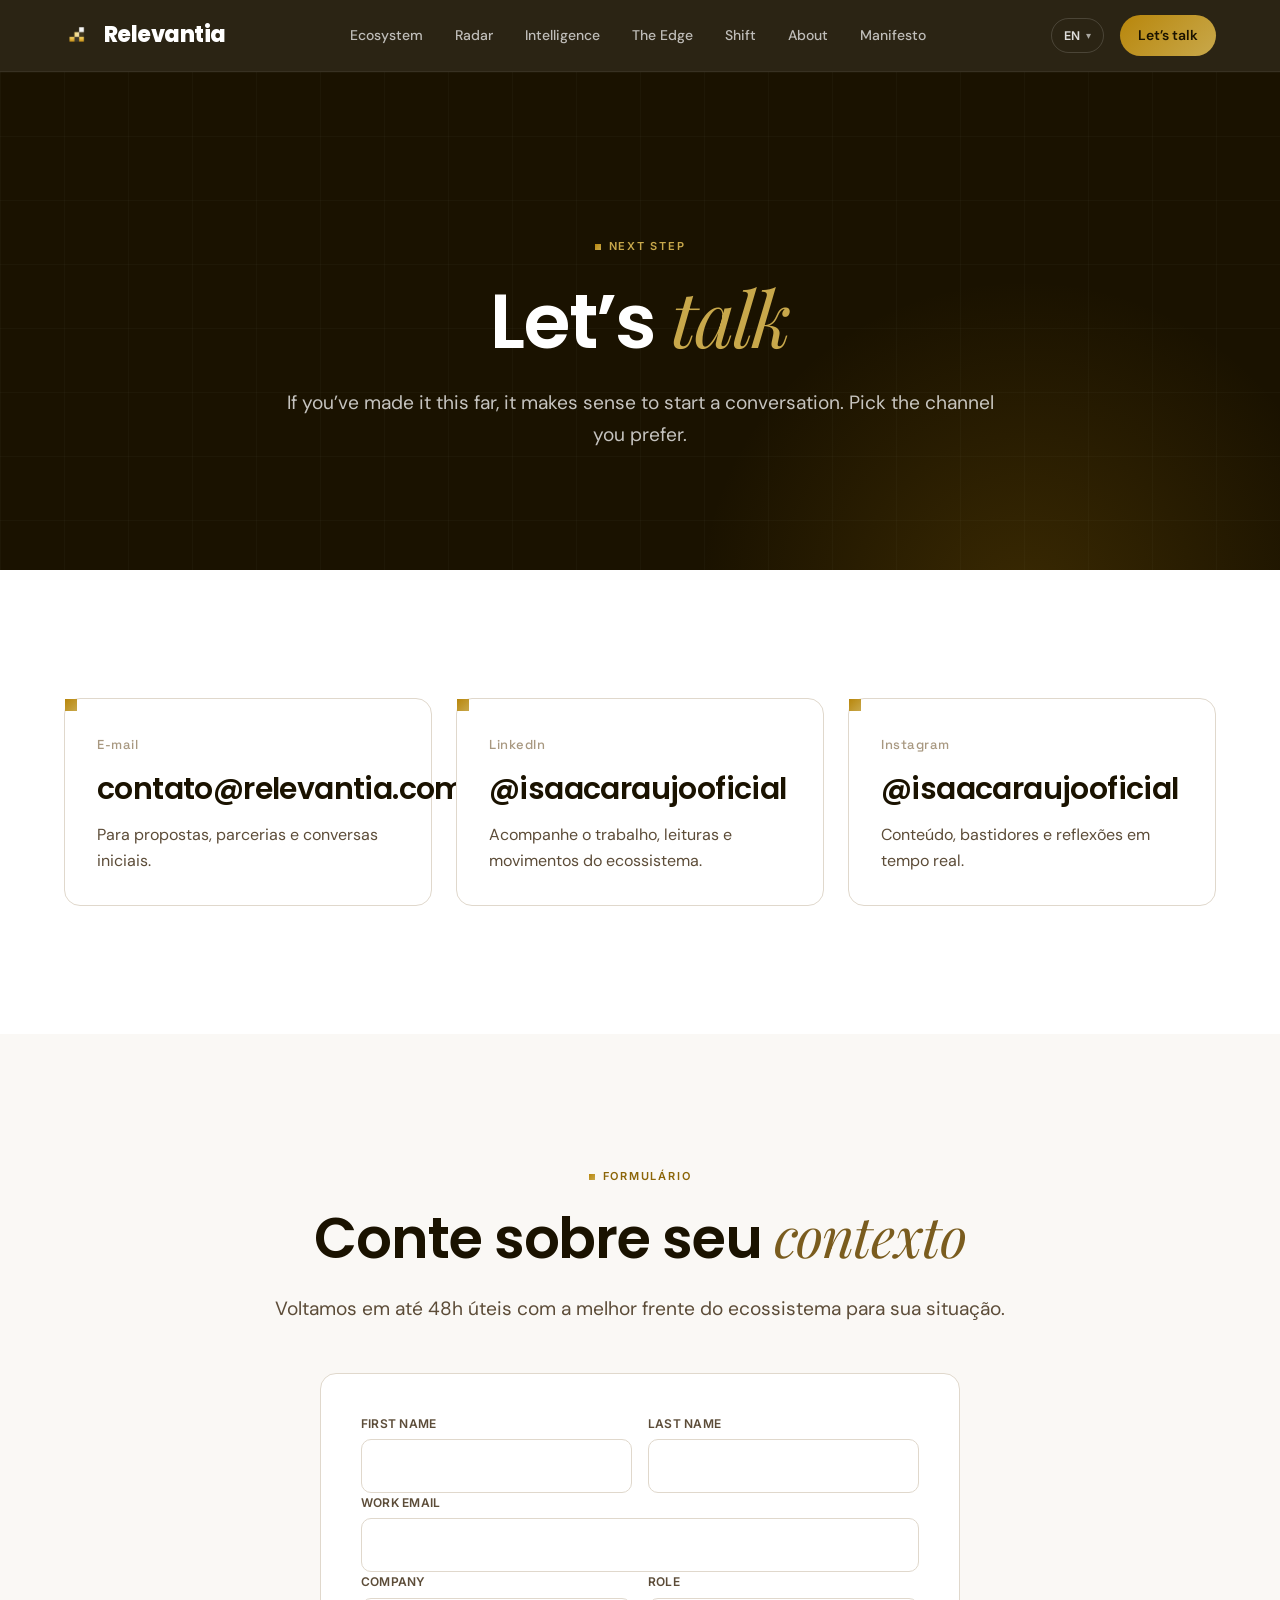
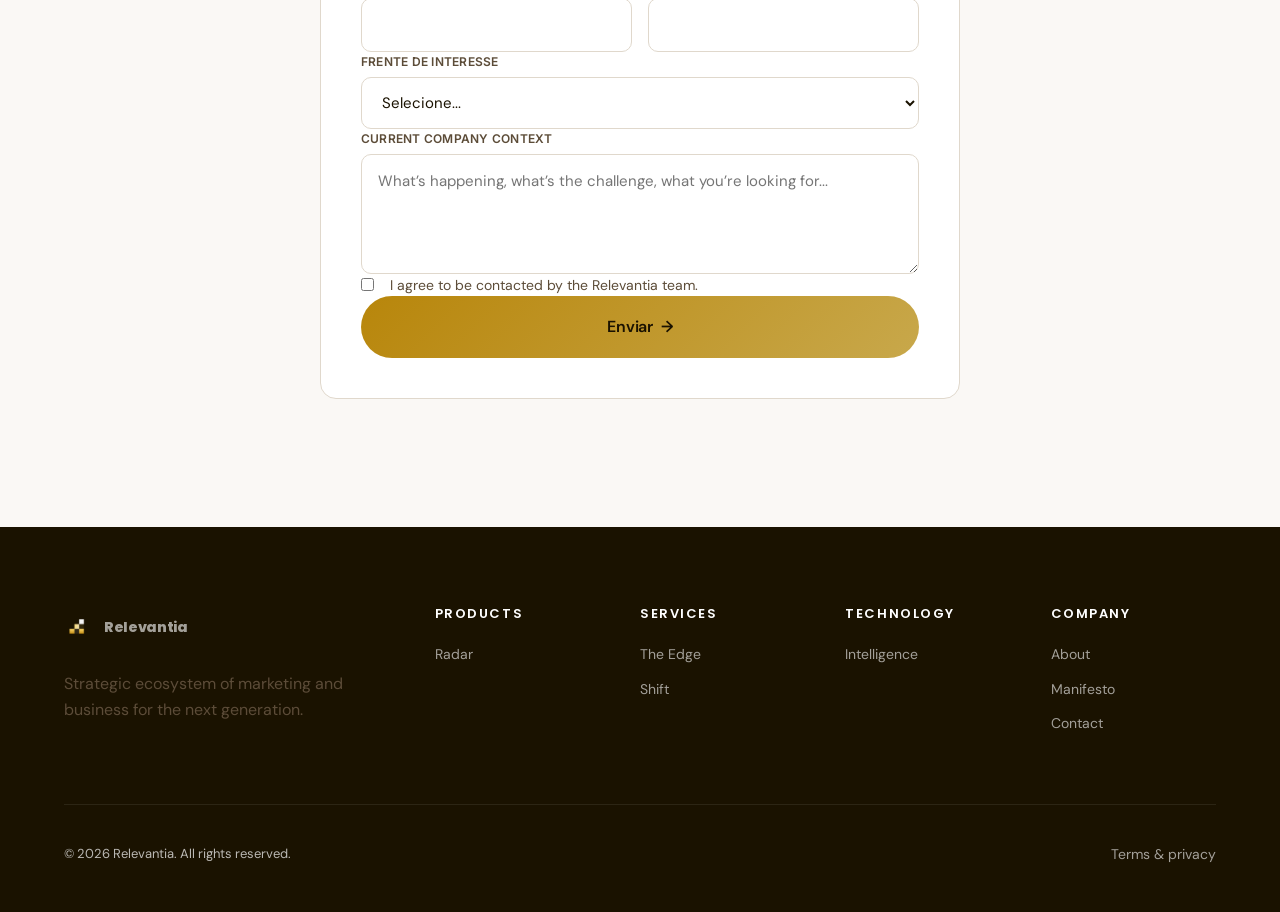
==== contato.html @ ae6f8162 "Initial commit — Relevantia umbrella site Site institucional do ecossistema Relevantia, construído e" ====
<!doctype html>
<html lang="pt-BR" data-i18n-title="meta.title.contact">
<head>
<meta charset="utf-8">
<meta name="viewport" content="width=device-width,initial-scale=1">
<title>Contato | Relevantia</title>
<meta name="description" content="Vamos conversar. Escolha o canal que preferir para iniciar uma conversa com a Relevantia.">
<link rel="icon" type="image/png" href="./assets/logos/mark-1.png">
<link rel="preconnect" href="https://fonts.googleapis.com">
<link rel="preconnect" href="https://fonts.gstatic.com" crossorigin>
<link href="https://fonts.googleapis.com/css2?family=Poppins:wght@500;600;700;800&family=DM+Sans:wght@400;500;600&family=Playfair+Display:ital,wght@1,400;1,500&family=Space+Grotesk:wght@500;600&family=Inter:wght@500;600&display=swap" rel="stylesheet">
<link rel="stylesheet" href="./assets/css/relevantia.css">
</head>
<body>

<header class="topbar">
  <div class="topbar-inner">
    <a href="./index.html" class="brand"><img src="./assets/logos/mark-1.png" alt="" class="brand-mark"><span>Relevantia</span></a>
    <nav class="nav-links">
      <a href="./index.html#ecossistema" data-i18n="nav.ecosystem">Ecossistema</a>
      <a href="./radar.html" data-i18n="nav.radar">Radar</a>
      <a href="./intelligence.html" data-i18n="nav.intelligence">Intelligence</a>
      <a href="./the-edge.html" data-i18n="nav.theedge">The Edge</a>
      <a href="./shift.html" data-i18n="nav.shift">Shift</a>
      <a href="./sobre.html" data-i18n="nav.about">Sobre</a>
      <a href="./manifesto.html" data-i18n="nav.manifesto">Manifesto</a>
    </nav>
    <div class="row gap-2">
      <div class="lang-select" data-open="false">
        <button class="lang-select-btn" type="button" aria-haspopup="listbox" aria-expanded="false" aria-label="Language">
          <span class="lang-current">PT</span>
          <span class="lang-caret">▾</span>
        </button>
        <ul class="lang-menu" role="listbox">
          <li><button type="button" data-lang="pt"><span>Português</span><span class="lang-code">PT</span></button></li>
          <li><button type="button" data-lang="en"><span>English</span><span class="lang-code">EN</span></button></li>
          <li><button type="button" data-lang="es"><span>Español</span><span class="lang-code">ES</span></button></li>
          <li><button type="button" data-lang="zh"><span>中文</span><span class="lang-code">ZH</span></button></li>
          <li><button type="button" data-lang="ar"><span>العربية</span><span class="lang-code">AR</span></button></li>
        </ul>
      </div>
      <a href="./contato.html" class="nav-cta active" data-i18n="nav.cta">Vamos conversar</a>
      <button class="menu-trigger" type="button" aria-label="Menu">☰</button>
    </div>
  </div>
</header>

<section class="hero" style="padding-bottom:80px">
  <div class="container container--narrow hero-inner text-center">
    <span class="t-eyebrow reveal" style="color:var(--gold-light);justify-content:center" data-i18n="home.cta.eyebrow">Próximo passo</span>
    <h1 class="reveal mt-2" data-i18n="contact.title">Vamos <em>conversar</em></h1>
    <p class="lead reveal reveal-delay-1 mx-auto" style="margin-left:auto;margin-right:auto" data-i18n="contact.lead">Se chegou até aqui, faz sentido começarmos uma conversa. Escolha o canal que preferir.</p>
  </div>
</section>

<section class="section">
  <div class="container">
    <div class="grid grid-3">
      <a href="mailto:contato@relevantia.com" class="card sq-corner reveal" style="text-decoration:none;color:inherit">
        <span class="kicker">E-mail</span>
        <h3 class="mt-2">contato@relevantia.com</h3>
        <p class="mt-2 muted">Para propostas, parcerias e conversas iniciais.</p>
      </a>
      <a href="https://www.linkedin.com/in/isaacaraujooficial" target="_blank" rel="noopener" class="card sq-corner reveal reveal-delay-1" style="text-decoration:none;color:inherit">
        <span class="kicker">LinkedIn</span>
        <h3 class="mt-2">@isaacaraujooficial</h3>
        <p class="mt-2 muted">Acompanhe o trabalho, leituras e movimentos do ecossistema.</p>
      </a>
      <a href="https://www.instagram.com/isaacaraujooficial" target="_blank" rel="noopener" class="card sq-corner reveal reveal-delay-2" style="text-decoration:none;color:inherit">
        <span class="kicker">Instagram</span>
        <h3 class="mt-2">@isaacaraujooficial</h3>
        <p class="mt-2 muted">Conteúdo, bastidores e reflexões em tempo real.</p>
      </a>
    </div>
  </div>
</section>

<section class="section section--cream">
  <div class="container container--narrow">
    <div class="text-center mb-5">
      <span class="t-eyebrow reveal">Formulário</span>
      <h2 class="reveal mt-2">Conte sobre seu <em>contexto</em></h2>
      <p class="lead mx-auto mt-3 reveal reveal-delay-1" style="margin-left:auto;margin-right:auto">Voltamos em até 48h úteis com a melhor frente do ecossistema para sua situação.</p>
    </div>

    <form class="form card reveal" data-form-redirect="./radar.html" data-form-origin="contato" data-form-delay="5000" style="padding:40px;max-width:640px;margin:0 auto" autocomplete="on">
      <div data-form-fields>
        <div class="form-row">
          <div class="form-group">
            <label class="form-label" for="firstname" data-i18n="form.firstname">Nome</label>
            <input class="form-input" id="firstname" name="firstname" type="text" required>
          </div>
          <div class="form-group">
            <label class="form-label" for="lastname" data-i18n="form.lastname">Sobrenome</label>
            <input class="form-input" id="lastname" name="lastname" type="text" required>
          </div>
        </div>
        <div class="form-group">
          <label class="form-label" for="email" data-i18n="form.email">E-mail corporativo</label>
          <input class="form-input" id="email" name="email" type="email" required>
        </div>
        <div class="form-row">
          <div class="form-group">
            <label class="form-label" for="company" data-i18n="form.company">Empresa</label>
            <input class="form-input" id="company" name="company" type="text" required>
          </div>
          <div class="form-group">
            <label class="form-label" for="role" data-i18n="form.role">Cargo</label>
            <input class="form-input" id="role" name="role" type="text">
          </div>
        </div>
        <div class="form-group">
          <label class="form-label" for="interest">Frente de interesse</label>
          <select class="form-select" id="interest" name="interest">
            <option value="">Selecione...</option>
            <option value="theedge">The Edge — Consultoria contínua</option>
            <option value="shift">Shift — Imersão presencial</option>
            <option value="radar">Radar — Marketplace</option>
            <option value="intelligence">Intelligence — Diagnóstico</option>
            <option value="other">Conversar antes de decidir</option>
          </select>
        </div>
        <div class="form-group">
          <label class="form-label" for="context" data-i18n="form.context">Contexto da empresa hoje</label>
          <textarea class="form-textarea" id="context" name="context" data-i18n-placeholder="form.context.placeholder" placeholder="O que está acontecendo, qual o desafio, o que vocês buscam..."></textarea>
        </div>
        <label class="row gap-2" style="font-size:14px;color:var(--gray-4);align-items:flex-start">
          <input type="checkbox" name="consent" required style="margin-top:4px">
          <span data-i18n="form.consent">Concordo em ser contatado pela equipe Relevantia.</span>
        </label>
        <button type="submit" class="btn btn-primary btn-arrow btn-lg" style="width:100%;justify-content:center">Enviar</button>
      </div>

      <div data-form-success hidden style="text-align:center;padding:24px 0">
        <div style="width:56px;height:56px;border-radius:50%;background:var(--gold-gradient);display:inline-flex;align-items:center;justify-content:center;color:var(--white);font-size:28px;font-weight:700;margin-bottom:20px">✓</div>
        <h3 data-i18n="form.success.title">Recebemos sua solicitação</h3>
        <p class="muted mt-2" data-i18n="form.success.body">Você será redirecionado para o Radar em alguns segundos. Nossa equipe entrará em contato em até 48h úteis.</p>
        <a href="./radar.html" class="btn btn-primary btn-arrow mt-4" data-i18n="form.success.cta">Acessar Radar agora</a>
      </div>
    </form>
  </div>
</section>

<footer class="footer">
  <div class="container">
    <div class="footer-grid">
      <div>
        <a href="./index.html" class="brand mb-3" style="display:inline-flex"><img src="./assets/logos/mark-1.png" alt="" class="brand-mark"><span>Relevantia</span></a>
        <p class="muted" style="max-width:36ch" data-i18n="footer.tagline">Ecossistema estratégico de marketing e negócios da próxima geração.</p>
      </div>
      <div><h4 data-i18n="footer.products">Produtos</h4><a href="./radar.html" data-i18n="nav.radar">Radar</a></div>
      <div><h4 data-i18n="footer.services">Serviços</h4><a href="./the-edge.html" data-i18n="nav.theedge">The Edge</a><a href="./shift.html" data-i18n="nav.shift">Shift</a></div>
      <div><h4 data-i18n="footer.tech">Tecnologia</h4><a href="./intelligence.html" data-i18n="nav.intelligence">Intelligence</a></div>
      <div><h4 data-i18n="footer.company">Empresa</h4><a href="./sobre.html" data-i18n="nav.about">Sobre</a><a href="./manifesto.html" data-i18n="nav.manifesto">Manifesto</a><a href="./contato.html" data-i18n="nav.contact">Contato</a></div>
    </div>
    <div class="footer-bottom"><span data-i18n="footer.rights">© 2026 Relevantia. Todos os direitos reservados.</span><a href="#" data-i18n="footer.legal">Termos e privacidade</a></div>
  </div>
</footer>

<script src="./assets/js/i18n.js"></script>
<script src="./assets/js/main.js"></script>
</body>
</html>
---- assets/css/relevantia.css ----
/* ═══════════════════════════════════════════════
   RELEVANTIA — Design System v3.2
   Shared stylesheet for the umbrella site
   ═══════════════════════════════════════════════ */

:root {
  /* Gold (ouro real, sempre gradiente em fills) */
  --gold:        #B8860B;
  --gold-light:  #C8A84B;
  --gold-pale:   #F5E6C8;
  --gold-dark:   #8B6508;
  --gold-muted:  rgba(184,134,11,0.12);
  --gold-gradient:        linear-gradient(135deg, #B8860B, #C8A84B);
  --gold-gradient-h:      linear-gradient(90deg, #B8860B, #C8A84B);
  --gold-gradient-soft:   linear-gradient(135deg, #8B6508, #B8860B);
  --gold-gradient-subtle: linear-gradient(135deg, rgba(184,134,11,0.10), rgba(200,168,75,0.04));
  --gold-gradient-shine:  linear-gradient(135deg, #C8A84B, #E8D090, #C8A84B);

  /* Base */
  --black:       #1A1200;
  --white:       #FFFFFF;
  --white-warm:  #FFFDF7;
  --gray-body:   #FAF8F5;
  --gray-1:      #F5F0E8;
  --gray-2:      #E0D8CC;
  --gray-3:      #A89880;
  --gray-4:      #5C4C38;
  --brown-warm:  #7A5C1E;

  /* Tipografia */
  --font-heading: 'Poppins', system-ui, sans-serif;
  --font-display: 'Space Grotesk', system-ui, sans-serif;
  --font-body:    'DM Sans', system-ui, sans-serif;
  --font-ui:      'Inter', system-ui, sans-serif;
  --font-italic:  'Playfair Display', Georgia, serif;
  --italic-color: var(--brown-warm);

  /* Sombras (warm tint) */
  --shadow-sm:    0 1px 3px rgba(30,22,0,0.12);
  --shadow-md:    0 4px 16px rgba(30,22,0,0.10), 0 1px 3px rgba(30,22,0,0.06);
  --shadow-lg:    0 20px 60px rgba(30,22,0,0.20);
  --shadow-gold:  0 6px 20px rgba(184,134,11,0.22);
  --shadow-modal: 0 24px 80px rgba(30,22,0,0.28);

  /* Raios */
  --radius-pill:  100px;
  --radius-lg:    16px;
  --radius-md:    12px;
  --radius-base:  10px;
  --radius-sm:    8px;
  --radius-xs:    6px;

  /* Motivo quadrado */
  --sq-accent-size:   4px;
  --sq-corner-size:   12px;
  --sq-grid-size:     48px;

  /* Transições */
  --ease-default: 0.2s ease;
  --ease-smooth:  0.35s cubic-bezier(.4,0,.2,1);
  --ease-spring:  0.45s cubic-bezier(0.34,1.56,0.64,1);

  /* Layout */
  --max-w-content: 1200px;
  --max-w-narrow:  840px;
  --max-w-form:    520px;
  --nav-h:         72px;
  --section-pad:   clamp(64px, 10vw, 140px);
}

/* ═════════ RESET ═════════ */
*, *::before, *::after { box-sizing: border-box; margin: 0; padding: 0; }
html { scroll-behavior: smooth; }
body {
  font-family: var(--font-body);
  color: var(--black);
  background: var(--white);
  line-height: 1.6;
  -webkit-font-smoothing: antialiased;
  text-rendering: optimizeLegibility;
}
img, svg { display: block; max-width: 100%; height: auto; }
a { color: inherit; text-decoration: none; }
button { font: inherit; cursor: pointer; border: 0; background: none; color: inherit; }
input, textarea, select { font: inherit; color: inherit; }
::selection { background: var(--gold); color: var(--white); }

/* ═════════ TIPOGRAFIA ═════════ */
.t-eyebrow {
  font-family: var(--font-ui);
  font-size: 11px; font-weight: 600;
  text-transform: uppercase; letter-spacing: 0.16em;
  color: var(--gold-dark);
  display: inline-flex; align-items: center; gap: 8px;
}
.t-eyebrow::before {
  content: ''; width: 6px; height: 6px;
  background: var(--gold-gradient);
}
h1, .h1, h2, .h2, h3, .h3, h4, .h4 {
  font-family: var(--font-heading);
  font-weight: 700;
  letter-spacing: -0.02em;
  line-height: 1.1;
  color: var(--black);
}
h1, .h1 { font-size: clamp(40px, 6vw, 84px); font-weight: 600; letter-spacing: -0.025em; }
h2, .h2 { font-size: clamp(32px, 4.5vw, 56px); font-weight: 600; }
h3, .h3 { font-size: clamp(22px, 2.4vw, 30px); font-weight: 600; }
h4, .h4 { font-size: clamp(18px, 1.6vw, 22px); font-weight: 600; }

em, .italic-special {
  font-family: var(--font-italic);
  font-style: italic;
  font-weight: 400;
  color: var(--italic-color);
}
.gold-text {
  background: var(--gold-gradient);
  -webkit-background-clip: text;
  background-clip: text;
  color: transparent;
}
.lead {
  font-size: clamp(17px, 1.5vw, 20px);
  color: var(--gray-4);
  line-height: 1.65;
  max-width: 64ch;
}
.muted { color: var(--gray-4); }
.kicker {
  font-family: var(--font-display);
  font-size: 13px; font-weight: 500;
  letter-spacing: 0.04em;
  color: var(--gray-3);
}

/* ═════════ LAYOUT ═════════ */
.container {
  width: 100%;
  max-width: var(--max-w-content);
  margin: 0 auto;
  padding: 0 24px;
}
.container--narrow { max-width: var(--max-w-narrow); }
.section {
  padding: var(--section-pad) 0;
}
.section--dark {
  background: var(--black);
  color: var(--white);
}
.section--dark h1, .section--dark h2, .section--dark h3, .section--dark h4 { color: var(--white); }
.section--dark .muted { color: rgba(255,255,255,0.6); }
.section--dark .lead { color: rgba(255,255,255,0.7); }
.section--dark em, .section--dark .italic-special { color: var(--gold-light); }
.section--cream { background: var(--gray-body); }

.grid { display: grid; gap: 24px; }
.grid-2 { grid-template-columns: repeat(auto-fit, minmax(320px, 1fr)); }
.grid-3 { grid-template-columns: repeat(auto-fit, minmax(280px, 1fr)); }
.grid-4 { grid-template-columns: repeat(auto-fit, minmax(220px, 1fr)); }
.stack { display: flex; flex-direction: column; gap: 16px; }
.row { display: flex; gap: 16px; flex-wrap: wrap; align-items: center; }

/* ═════════ NAV (TOPBAR) ═════════ */
.topbar {
  position: sticky; top: 0; z-index: 100;
  background: rgba(26,18,0,0.92);
  backdrop-filter: saturate(140%) blur(12px);
  -webkit-backdrop-filter: saturate(140%) blur(12px);
  border-bottom: 1px solid rgba(255,255,255,0.06);
  height: var(--nav-h);
  display: flex; align-items: center;
}
.topbar-inner {
  width: 100%; max-width: var(--max-w-content);
  margin: 0 auto; padding: 0 24px;
  display: flex; align-items: center; justify-content: space-between; gap: 24px;
}
.brand {
  display: inline-flex; align-items: center; gap: 12px;
  color: var(--white);
  font-family: var(--font-heading);
  font-weight: 800;
  font-size: 22px;
  letter-spacing: -0.025em;
  line-height: 1;
}
.brand-mark {
  width: 28px; height: 28px;
  flex-shrink: 0;
  object-fit: contain;
}
.brand-mark--lg { width: 40px; height: 40px; }
.brand--dark { color: var(--black); }
.nav-links {
  display: flex; gap: 4px;
  align-items: center;
}
.nav-links a {
  color: rgba(255,255,255,0.7);
  font-size: 14px; font-weight: 500;
  padding: 8px 14px;
  border-radius: var(--radius-xs);
  transition: color var(--ease-default), background var(--ease-default);
}
.nav-links a:hover, .nav-links a.active { color: var(--white); background: rgba(255,255,255,0.06); }
.nav-cta {
  display: inline-flex; align-items: center; gap: 6px;
  padding: 9px 18px;
  border-radius: var(--radius-pill);
  background: var(--gold-gradient);
  color: var(--black) !important;
  font-weight: 600;
  font-size: 14px;
  transition: transform var(--ease-default), box-shadow var(--ease-default);
}
.nav-cta:hover { transform: translateY(-1px); box-shadow: var(--shadow-gold); }
/* Legacy 2-button toggle (kept as fallback) */
.lang-toggle {
  display: inline-flex; align-items: center;
  border: 1px solid rgba(255,255,255,0.15);
  border-radius: var(--radius-pill);
  overflow: hidden;
  font-family: var(--font-ui);
  font-size: 11px; font-weight: 600;
  letter-spacing: 0.05em;
}
.lang-toggle button {
  padding: 6px 10px;
  color: rgba(255,255,255,0.55);
  transition: all var(--ease-default);
}
.lang-toggle button.active {
  background: var(--gold-gradient);
  color: var(--black);
}

/* Lang select dropdown (5 idiomas) */
.lang-select {
  position: relative;
  font-family: var(--font-ui);
  font-size: 12px;
  font-weight: 600;
  letter-spacing: 0.04em;
}
.lang-select-btn {
  display: inline-flex; align-items: center; gap: 6px;
  padding: 7px 12px;
  border: 1px solid rgba(255,255,255,0.15);
  border-radius: var(--radius-pill);
  color: rgba(255,255,255,0.85);
  transition: all var(--ease-default);
  white-space: nowrap;
}
.lang-select-btn:hover {
  border-color: var(--gold-light);
  color: var(--white);
}
.lang-select-btn .lang-caret {
  font-size: 10px;
  transition: transform var(--ease-default);
  opacity: 0.7;
}
.lang-select[data-open="true"] .lang-caret { transform: rotate(180deg); }
.lang-menu {
  position: absolute;
  top: calc(100% + 6px);
  right: 0;
  min-width: 160px;
  background: var(--black);
  border: 1px solid rgba(255,255,255,0.12);
  border-radius: var(--radius-base);
  padding: 6px;
  box-shadow: var(--shadow-lg);
  list-style: none;
  z-index: 200;
  opacity: 0;
  transform: translateY(-4px);
  pointer-events: none;
  transition: opacity var(--ease-default), transform var(--ease-default);
}
.lang-select[data-open="true"] .lang-menu {
  opacity: 1; transform: none; pointer-events: auto;
}
.lang-menu li { display: block; }
.lang-menu button {
  width: 100%;
  display: flex; align-items: center; justify-content: space-between; gap: 12px;
  padding: 9px 12px;
  border-radius: var(--radius-xs);
  color: rgba(255,255,255,0.7);
  font-family: var(--font-ui);
  font-size: 13px;
  font-weight: 500;
  text-align: left;
  transition: background var(--ease-default), color var(--ease-default);
}
.lang-menu button:hover {
  background: rgba(255,255,255,0.06);
  color: var(--white);
}
.lang-menu button.active {
  color: var(--black);
  background: var(--gold-gradient);
  font-weight: 600;
}
.lang-menu button .lang-code {
  font-size: 10.5px;
  opacity: 0.55;
  letter-spacing: 0.06em;
}
.lang-menu button.active .lang-code { opacity: 0.7; }

/* ═════════ RTL SUPPORT (Arabic) ═════════ */
[dir="rtl"] body { font-family: 'Noto Sans Arabic', 'Tajawal', var(--font-body); }
[dir="rtl"] h1, [dir="rtl"] h2, [dir="rtl"] h3, [dir="rtl"] h4 {
  font-family: 'Noto Sans Arabic', 'Tajawal', var(--font-heading);
  letter-spacing: 0;
}
[dir="rtl"] em, [dir="rtl"] .italic-special {
  font-family: 'Noto Sans Arabic', 'Tajawal', serif;
  font-style: normal;
  font-weight: 600;
  color: var(--gold-dark);
}
[dir="rtl"] .section--dark em, [dir="rtl"] .section--dark .italic-special {
  color: var(--gold-light);
}
[dir="rtl"] .t-eyebrow::before { order: 2; }
[dir="rtl"] .btn-arrow::after { content: '←'; }
[dir="rtl"] .btn-arrow:hover::after { transform: translateX(-4px); }
[dir="rtl"] .pc-link::after { content: '←'; }
[dir="rtl"] .product-card:hover .pc-link::after { transform: translateX(-6px); }
[dir="rtl"] .product-card::before { left: auto; right: 0; }
[dir="rtl"] .sq-corner::before { left: auto; right: 0; }
[dir="rtl"] .lang-menu { right: auto; left: 0; }
[dir="rtl"] .lang-menu button { text-align: right; }
[dir="rtl"] .stat-num,
[dir="rtl"] .kicker {
  direction: ltr;
  display: inline-block;
}
.menu-trigger {
  display: none;
  width: 40px; height: 40px;
  border-radius: var(--radius-sm);
  color: var(--white);
  align-items: center; justify-content: center;
}
@media (max-width: 880px) {
  .nav-links { display: none; }
  .menu-trigger { display: inline-flex; }
  .nav-links.open {
    display: flex; flex-direction: column;
    position: fixed; inset: var(--nav-h) 0 0 0;
    background: var(--black);
    padding: 32px 24px;
    gap: 8px;
    z-index: 99;
  }
  .nav-links.open a { font-size: 22px; padding: 14px 16px; color: var(--white); }
}

/* ═════════ BOTÕES ═════════ */
.btn {
  display: inline-flex; align-items: center; justify-content: center; gap: 8px;
  padding: 14px 26px;
  border-radius: var(--radius-pill);
  font-family: var(--font-body);
  font-weight: 600;
  font-size: 15px;
  letter-spacing: -0.01em;
  cursor: pointer;
  transition: transform var(--ease-default), box-shadow var(--ease-default), background var(--ease-default), color var(--ease-default);
  white-space: nowrap;
}
.btn-primary {
  background: var(--gold-gradient);
  color: var(--black);
}
.btn-primary:hover { transform: translateY(-2px); box-shadow: var(--shadow-gold); }
.btn-dark {
  background: var(--black);
  color: var(--white);
}
.btn-dark:hover { transform: translateY(-2px); box-shadow: var(--shadow-lg); }
.btn-outline {
  background: transparent;
  color: var(--black);
  border: 1.5px solid var(--black);
}
.btn-outline:hover { background: var(--black); color: var(--white); }
.btn-ghost {
  background: transparent;
  color: var(--black);
}
.btn-ghost:hover { background: var(--gray-1); }
.btn-on-dark {
  background: var(--white);
  color: var(--black);
}
.btn-on-dark:hover { background: var(--gold-gradient); }
.btn-arrow::after {
  content: '→';
  display: inline-block;
  transition: transform var(--ease-default);
}
.btn-arrow:hover::after { transform: translateX(4px); }
.btn-sm { padding: 10px 18px; font-size: 13px; }
.btn-lg { padding: 18px 32px; font-size: 16px; }

/* ═════════ CARDS ═════════ */
.card {
  background: var(--white);
  border: 1px solid var(--gray-2);
  border-radius: var(--radius-lg);
  padding: 32px;
  position: relative;
  transition: transform var(--ease-smooth), box-shadow var(--ease-smooth), border-color var(--ease-smooth);
}
.card:hover {
  transform: translateY(-4px);
  border-color: var(--gold);
  box-shadow: var(--shadow-md);
}
.card--dark {
  background: rgba(255,255,255,0.04);
  border: 1px solid rgba(255,255,255,0.08);
  color: var(--white);
}
.card--dark:hover {
  background: rgba(255,255,255,0.06);
  border-color: var(--gold-light);
}

/* Product card with corner accent */
.product-card {
  display: flex; flex-direction: column;
  background: var(--white);
  border: 1px solid var(--gray-2);
  border-radius: var(--radius-lg);
  padding: 36px 32px 32px;
  position: relative;
  overflow: hidden;
  transition: transform var(--ease-smooth), box-shadow var(--ease-smooth), border-color var(--ease-smooth);
  min-height: 320px;
}
.product-card::before {
  content: '';
  position: absolute; top: 0; left: 0;
  width: var(--sq-corner-size); height: var(--sq-corner-size);
  background: var(--gold-gradient);
  transition: width var(--ease-smooth), height var(--ease-smooth);
}
.product-card::after {
  content: '';
  position: absolute; top: 0; right: 0; bottom: 0; left: 0;
  background: linear-gradient(135deg, rgba(184,134,11,0) 0%, rgba(184,134,11,0.04) 100%);
  opacity: 0;
  transition: opacity var(--ease-smooth);
  pointer-events: none;
}
.product-card:hover {
  transform: translateY(-6px);
  border-color: var(--gold);
  box-shadow: var(--shadow-md);
}
.product-card:hover::before { width: 24px; height: 24px; }
.product-card:hover::after { opacity: 1; }
.product-card .pc-tag {
  font-family: var(--font-ui);
  font-size: 10.5px; font-weight: 700;
  text-transform: uppercase; letter-spacing: 0.12em;
  color: var(--gold-dark);
  margin-bottom: 16px;
}
.product-card .pc-title {
  font-size: clamp(22px, 2.4vw, 28px);
  font-weight: 700;
  margin-bottom: 12px;
}
.product-card .pc-desc {
  color: var(--gray-4);
  flex: 1;
  font-size: 15px;
  margin-bottom: 24px;
}
.product-card .pc-link {
  display: inline-flex; align-items: center; gap: 8px;
  color: var(--black);
  font-weight: 600;
  font-size: 14px;
}
.product-card .pc-link::after {
  content: '→';
  transition: transform var(--ease-default);
}
.product-card:hover .pc-link::after { transform: translateX(6px); }

/* ═════════ INTELLIGENCE BAND (platform layer) ═════════ */
.intel-band {
  margin-top: 36px;
  background: linear-gradient(135deg, #1A1200 0%, #2A1F00 100%);
  border-radius: var(--radius-lg);
  padding: 40px clamp(28px, 4vw, 48px);
  display: grid;
  grid-template-columns: auto 1fr auto;
  align-items: center;
  gap: clamp(20px, 3vw, 40px);
  color: var(--white);
  position: relative;
  overflow: hidden;
  border: 1px solid rgba(184,134,11,0.18);
}
.intel-band::before {
  content: '';
  position: absolute;
  top: 0; left: 0; right: 0;
  height: 2px;
  background: var(--gold-gradient-h);
}
.intel-band::after {
  content: '';
  position: absolute;
  top: -50%; right: -10%;
  width: 50%; height: 200%;
  background: radial-gradient(ellipse, rgba(184,134,11,0.18) 0%, transparent 60%);
  pointer-events: none;
}
.intel-band-mark {
  width: 64px; height: 64px;
  background: var(--gold-gradient);
  border-radius: var(--radius-md);
  display: flex; align-items: center; justify-content: center;
  flex-shrink: 0;
  position: relative; z-index: 2;
}
.intel-band-mark img { width: 40px; height: 40px; }
.intel-band-content { position: relative; z-index: 2; min-width: 0; }
.intel-band-eyebrow {
  font-family: var(--font-ui);
  font-size: 11px; font-weight: 700;
  text-transform: uppercase;
  letter-spacing: 0.18em;
  color: var(--gold-light);
  display: inline-flex; align-items: center; gap: 8px;
  margin-bottom: 6px;
}
.intel-band-title {
  font-family: var(--font-heading);
  font-size: clamp(22px, 2.4vw, 30px);
  font-weight: 700;
  letter-spacing: -0.02em;
  margin-bottom: 6px;
  color: var(--white);
}
.intel-band-desc {
  font-size: 15px;
  color: rgba(255,255,255,0.72);
  max-width: 60ch;
  line-height: 1.6;
}
.intel-band-cta {
  display: inline-flex; align-items: center; gap: 8px;
  padding: 12px 22px;
  border-radius: var(--radius-pill);
  background: var(--white);
  color: var(--black);
  font-weight: 600;
  font-size: 14px;
  white-space: nowrap;
  position: relative; z-index: 2;
  transition: transform var(--ease-default), background var(--ease-default);
}
.intel-band-cta:hover { transform: translateY(-2px); background: var(--gold-gradient); }
.intel-band-cta::after { content: '→'; transition: transform var(--ease-default); }
.intel-band-cta:hover::after { transform: translateX(4px); }
@media (max-width: 760px) {
  .intel-band { grid-template-columns: 1fr; text-align: left; }
  .intel-band-cta { justify-self: start; }
}
[dir="rtl"] .intel-band-cta::after { content: '←'; }
[dir="rtl"] .intel-band-cta:hover::after { transform: translateX(-4px); }

/* ═════════ MOTIVO QUADRADO ═════════ */
.sq-corner {
  position: relative;
}
.sq-corner::before {
  content: '';
  position: absolute; top: 0; left: 0;
  width: var(--sq-corner-size); height: var(--sq-corner-size);
  background: var(--gold-gradient);
}
.sq-bullet {
  display: inline-block;
  width: var(--sq-accent-size); height: var(--sq-accent-size);
  background: var(--gold-gradient);
  flex-shrink: 0;
}
.sq-grid-bg {
  background-image:
    linear-gradient(to right, rgba(26,18,0,0.04) 1px, transparent 1px),
    linear-gradient(to bottom, rgba(26,18,0,0.04) 1px, transparent 1px);
  background-size: var(--sq-grid-size) var(--sq-grid-size);
}
.section--dark .sq-grid-bg {
  background-image:
    linear-gradient(to right, rgba(255,255,255,0.04) 1px, transparent 1px),
    linear-gradient(to bottom, rgba(255,255,255,0.04) 1px, transparent 1px);
}

/* ═════════ HERO ═════════ */
.hero {
  position: relative;
  padding: clamp(80px, 14vw, 160px) 0 clamp(60px, 10vw, 120px);
  background: var(--black);
  color: var(--white);
  overflow: hidden;
}
.hero::before {
  content: '';
  position: absolute; inset: 0;
  background-image:
    linear-gradient(to right, rgba(255,255,255,0.025) 1px, transparent 1px),
    linear-gradient(to bottom, rgba(255,255,255,0.025) 1px, transparent 1px);
  background-size: 64px 64px;
  pointer-events: none;
}
.hero::after {
  content: '';
  position: absolute;
  top: 30%; right: -10%;
  width: 60vw; height: 60vw;
  max-width: 800px; max-height: 800px;
  background: radial-gradient(circle, rgba(184,134,11,0.20) 0%, rgba(184,134,11,0) 60%);
  pointer-events: none;
}
.hero-inner {
  position: relative;
  z-index: 2;
}
.hero h1 {
  color: var(--white);
  margin-bottom: 24px;
  max-width: 16ch;
}
.hero h1 em {
  color: var(--gold-light);
  font-family: var(--font-italic);
  font-style: italic;
  font-weight: 400;
}
.hero .lead {
  color: rgba(255,255,255,0.75);
  margin-bottom: 40px;
  max-width: 56ch;
}
.hero-cta {
  display: flex; gap: 12px; flex-wrap: wrap;
}

/* ═════════ HERO LAYOUT — 2 COLS (anim) ═════════ */
.hero-layout {
  display: grid;
  grid-template-columns: 1fr;
  gap: 48px;
  align-items: center;
}
@media (min-width: 960px) {
  .hero-layout { grid-template-columns: minmax(0, 1.1fr) minmax(0, 1fr); gap: 64px; }
}

/* ═════════ ECOSYSTEM CONSTELLATION ANIMATION ═════════ */
.eco-anim {
  position: relative;
  width: 100%;
  max-width: 520px;
  aspect-ratio: 1;
  margin-left: auto;
}
.eco-anim svg { width: 100%; height: 100%; display: block; overflow: visible; }

/* central mark squares pulsing */
@keyframes eco-pulse {
  0%, 100% { opacity: 0.55; }
  50%      { opacity: 1; }
}
@keyframes eco-pulse-soft {
  0%, 100% { opacity: 0.35; }
  50%      { opacity: 0.85; }
}
.eco-anim .core-sq-1 { animation: eco-pulse 3s ease-in-out infinite; }
.eco-anim .core-sq-2 { animation: eco-pulse 3s ease-in-out infinite 0.4s; }
.eco-anim .core-sq-3 { animation: eco-pulse 3s ease-in-out infinite 0.8s; }
.eco-anim .core-sq-4 { animation: eco-pulse 3s ease-in-out infinite 1.2s; }
.eco-anim .core-sq-5 { animation: eco-pulse 3s ease-in-out infinite 1.6s; }
.eco-anim .core-sq-6 { animation: eco-pulse 3s ease-in-out infinite 2.0s; }

/* orbital rotations — different speeds, opposite directions */
@keyframes eco-orbit-cw  { from { transform: rotate(0deg); }   to { transform: rotate(360deg); } }
@keyframes eco-orbit-ccw { from { transform: rotate(360deg); } to { transform: rotate(0deg); } }
.eco-anim .orbit-1 { transform-origin: 250px 250px; animation: eco-orbit-cw  24s linear infinite; }
.eco-anim .orbit-2 { transform-origin: 250px 250px; animation: eco-orbit-ccw 32s linear infinite; }
.eco-anim .orbit-3 { transform-origin: 250px 250px; animation: eco-orbit-cw  40s linear infinite; }

/* connection lines pulsing in sequence */
@keyframes eco-line-pulse {
  0%, 100% { opacity: 0.15; stroke-width: 1; }
  50%      { opacity: 0.85; stroke-width: 1.6; }
}
.eco-anim .line-1 { animation: eco-line-pulse 4.2s ease-in-out infinite; }
.eco-anim .line-2 { animation: eco-line-pulse 4.2s ease-in-out infinite 1.4s; }
.eco-anim .line-3 { animation: eco-line-pulse 4.2s ease-in-out infinite 2.8s; }

/* node dots pulsing */
.eco-anim .node-dot { animation: eco-pulse 3s ease-in-out infinite; }
.eco-anim .node-1 .node-dot { animation-delay: 0s; }
.eco-anim .node-2 .node-dot { animation-delay: 1s; }
.eco-anim .node-3 .node-dot { animation-delay: 2s; }

/* pulse ring expanding outward */
@keyframes eco-ring-expand {
  0%   { r: 60;  opacity: 0.6; stroke-width: 1.6; }
  100% { r: 220; opacity: 0;   stroke-width: 0.4; }
}
.eco-anim .pulse-ring-1 { animation: eco-ring-expand 5s ease-out infinite; }
.eco-anim .pulse-ring-2 { animation: eco-ring-expand 5s ease-out infinite 1.66s; }
.eco-anim .pulse-ring-3 { animation: eco-ring-expand 5s ease-out infinite 3.33s; }

/* labels fade in/out */
@keyframes eco-label {
  0%, 100% { opacity: 0.45; }
  50%      { opacity: 1; }
}
.eco-anim .label-text { font-family: var(--font-ui); font-size: 12px; font-weight: 600; letter-spacing: 0.14em; text-transform: uppercase; }
.eco-anim .label-1 { animation: eco-label 6s ease-in-out infinite; }
.eco-anim .label-2 { animation: eco-label 6s ease-in-out infinite 2s; }
.eco-anim .label-3 { animation: eco-label 6s ease-in-out infinite 4s; }

@media (prefers-reduced-motion: reduce) {
  .eco-anim * { animation: none !important; }
}

/* ═════════ FORMS ═════════ */
.form {
  display: grid;
  gap: 20px;
}
.form-group { display: flex; flex-direction: column; gap: 6px; }
.form-row { display: grid; grid-template-columns: 1fr 1fr; gap: 16px; }
@media (max-width: 600px) { .form-row { grid-template-columns: 1fr; } }
.form-label {
  font-family: var(--font-ui);
  font-size: 12px;
  font-weight: 600;
  letter-spacing: 0.02em;
  color: var(--gray-4);
  text-transform: uppercase;
}
.form-input, .form-select, .form-textarea {
  width: 100%;
  padding: 14px 16px;
  border: 1.5px solid var(--gray-2);
  border-radius: var(--radius-base);
  background: var(--white);
  color: var(--black);
  font-size: 15px;
  font-family: var(--font-body);
  transition: border-color var(--ease-default), box-shadow var(--ease-default);
}
.form-input:focus, .form-select:focus, .form-textarea:focus {
  outline: 0;
  border-color: var(--gold);
  box-shadow: 0 0 0 3px rgba(184,134,11,0.15);
}
.form-textarea { resize: vertical; min-height: 120px; }
.form-help { font-size: 13px; color: var(--gray-3); }
.form-error { font-size: 13px; color: #B91C1C; }

/* ═════════ FOOTER ═════════ */
.footer {
  background: var(--black);
  color: rgba(255,255,255,0.7);
  padding: 80px 0 40px;
}
.footer h4 { color: var(--white); margin-bottom: 16px; font-size: 13px; text-transform: uppercase; letter-spacing: 0.12em; font-weight: 600; }
.footer a { color: rgba(255,255,255,0.6); display: block; padding: 6px 0; font-size: 14px; transition: color var(--ease-default); }
.footer a:hover { color: var(--gold-light); }
.footer-bottom {
  margin-top: 64px;
  padding-top: 32px;
  border-top: 1px solid rgba(255,255,255,0.08);
  display: flex; justify-content: space-between; align-items: center; flex-wrap: wrap; gap: 16px;
  font-size: 13px;
}
.footer-grid {
  display: grid;
  grid-template-columns: 2fr repeat(4, 1fr);
  gap: 40px;
}
@media (max-width: 960px) {
  .footer-grid { grid-template-columns: 1fr 1fr 1fr; }
}
@media (max-width: 600px) {
  .footer-grid { grid-template-columns: 1fr 1fr; gap: 32px; }
}

/* ═════════ STATS ═════════ */
.stats {
  display: grid;
  grid-template-columns: repeat(auto-fit, minmax(180px, 1fr));
  gap: 32px;
}
.stat-num {
  font-family: var(--font-display);
  font-size: clamp(40px, 5vw, 64px);
  font-weight: 600;
  letter-spacing: -0.03em;
  background: var(--gold-gradient);
  -webkit-background-clip: text;
  background-clip: text;
  color: transparent;
  line-height: 1;
}
.stat-label {
  font-size: 13px;
  color: var(--gray-4);
  margin-top: 8px;
}
.section--dark .stat-label { color: rgba(255,255,255,0.6); }

/* ═════════ BADGE/CHIP ═════════ */
.chip {
  display: inline-flex; align-items: center; gap: 6px;
  padding: 6px 14px;
  border-radius: var(--radius-pill);
  font-family: var(--font-ui);
  font-size: 12px;
  font-weight: 600;
  letter-spacing: 0.02em;
  background: var(--gray-1);
  color: var(--black);
  border: 1px solid var(--gray-2);
}
.chip--gold {
  background: var(--gold-gradient-subtle);
  color: var(--gold-dark);
  border-color: rgba(184,134,11,0.25);
}
.chip--dark {
  background: rgba(255,255,255,0.06);
  color: var(--white);
  border-color: rgba(255,255,255,0.12);
}

/* ═════════ FAQ ═════════ */
.faq-item {
  border-bottom: 1px solid var(--gray-2);
}
.faq-q {
  width: 100%;
  display: flex; justify-content: space-between; align-items: center; gap: 24px;
  padding: 24px 0;
  font-family: var(--font-heading);
  font-size: 19px;
  font-weight: 600;
  color: var(--black);
  text-align: left;
}
.faq-q::after {
  content: '+';
  font-family: var(--font-ui);
  font-size: 24px;
  font-weight: 300;
  color: var(--gold);
  transition: transform var(--ease-default);
  flex-shrink: 0;
}
.faq-item.open .faq-q::after { transform: rotate(45deg); }
.faq-a {
  max-height: 0; overflow: hidden;
  transition: max-height var(--ease-smooth);
  color: var(--gray-4);
  font-size: 16px;
  line-height: 1.7;
}
.faq-item.open .faq-a { max-height: 600px; padding-bottom: 24px; }

/* ═════════ REVEAL ANIM ═════════ */
.reveal {
  opacity: 0;
  transform: translateY(24px);
  transition: opacity 0.8s cubic-bezier(.4,0,.2,1), transform 0.8s cubic-bezier(.4,0,.2,1);
}
.reveal.in { opacity: 1; transform: none; }
.reveal-delay-1 { transition-delay: 0.1s; }
.reveal-delay-2 { transition-delay: 0.2s; }
.reveal-delay-3 { transition-delay: 0.3s; }

/* ═════════ UTILITIES ═════════ */
.text-center { text-align: center; }
.mx-auto { margin-left: auto; margin-right: auto; }
.mt-1 { margin-top: 8px; }   .mt-2 { margin-top: 16px; }
.mt-3 { margin-top: 24px; }  .mt-4 { margin-top: 32px; }
.mt-5 { margin-top: 48px; }  .mt-6 { margin-top: 64px; }
.mb-1 { margin-bottom: 8px; }  .mb-2 { margin-bottom: 16px; }
.mb-3 { margin-bottom: 24px; } .mb-4 { margin-bottom: 32px; }
.mb-5 { margin-bottom: 48px; } .mb-6 { margin-bottom: 64px; }
.gap-1 { gap: 8px; }  .gap-2 { gap: 16px; }
.gap-3 { gap: 24px; } .gap-4 { gap: 32px; }
.flex { display: flex; }
.flex-col { flex-direction: column; }
.items-center { align-items: center; }
.justify-between { justify-content: space-between; }
.justify-center { justify-content: center; }
.text-gold { color: var(--gold); }
.bg-cream { background: var(--gray-body); }

[hidden] { display: none !important; }
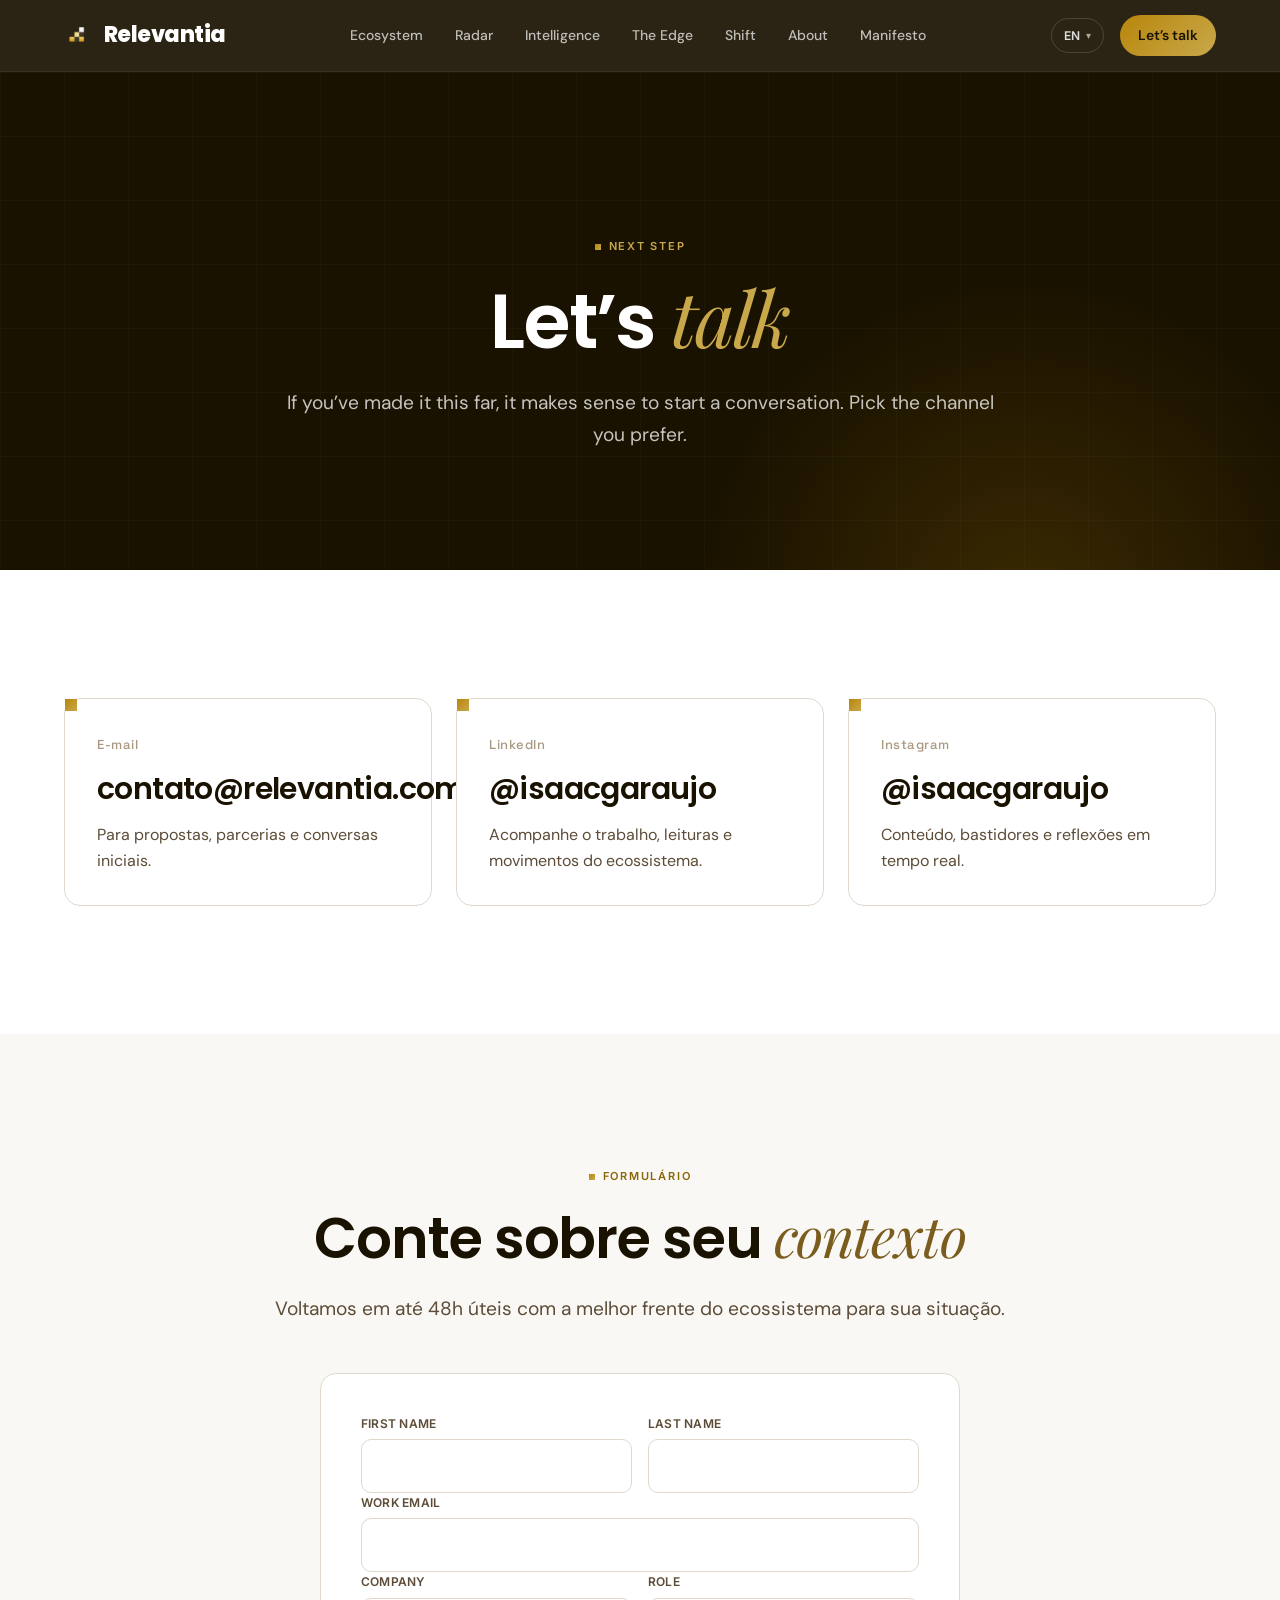
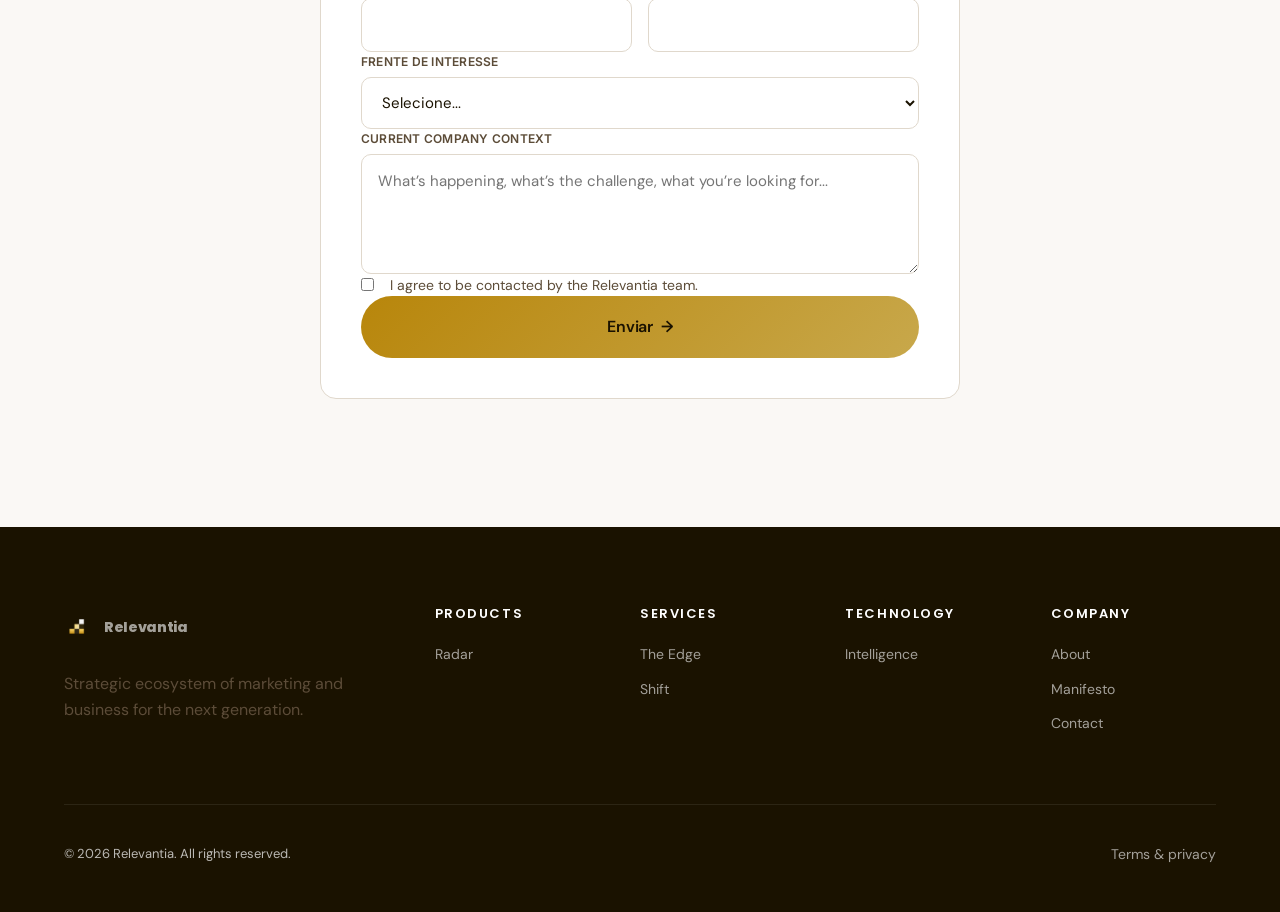
==== commit f488351b: "Update social handles to @isaacgaraujo LinkedIn e Instagram atualizados de @isaacaraujooficial para " ====
--- a/contato.html
+++ b/contato.html
@@ -61,14 +61,14 @@
         <h3 class="mt-2">contato@relevantia.com</h3>
         <p class="mt-2 muted">Para propostas, parcerias e conversas iniciais.</p>
       </a>
-      <a href="https://www.linkedin.com/in/isaacaraujooficial" target="_blank" rel="noopener" class="card sq-corner reveal reveal-delay-1" style="text-decoration:none;color:inherit">
+      <a href="https://www.linkedin.com/in/isaacgaraujo" target="_blank" rel="noopener" class="card sq-corner reveal reveal-delay-1" style="text-decoration:none;color:inherit">
         <span class="kicker">LinkedIn</span>
-        <h3 class="mt-2">@isaacaraujooficial</h3>
+        <h3 class="mt-2">@isaacgaraujo</h3>
         <p class="mt-2 muted">Acompanhe o trabalho, leituras e movimentos do ecossistema.</p>
       </a>
-      <a href="https://www.instagram.com/isaacaraujooficial" target="_blank" rel="noopener" class="card sq-corner reveal reveal-delay-2" style="text-decoration:none;color:inherit">
+      <a href="https://www.instagram.com/isaacgaraujo" target="_blank" rel="noopener" class="card sq-corner reveal reveal-delay-2" style="text-decoration:none;color:inherit">
         <span class="kicker">Instagram</span>
-        <h3 class="mt-2">@isaacaraujooficial</h3>
+        <h3 class="mt-2">@isaacgaraujo</h3>
         <p class="mt-2 muted">Conteúdo, bastidores e reflexões em tempo real.</p>
       </a>
     </div>
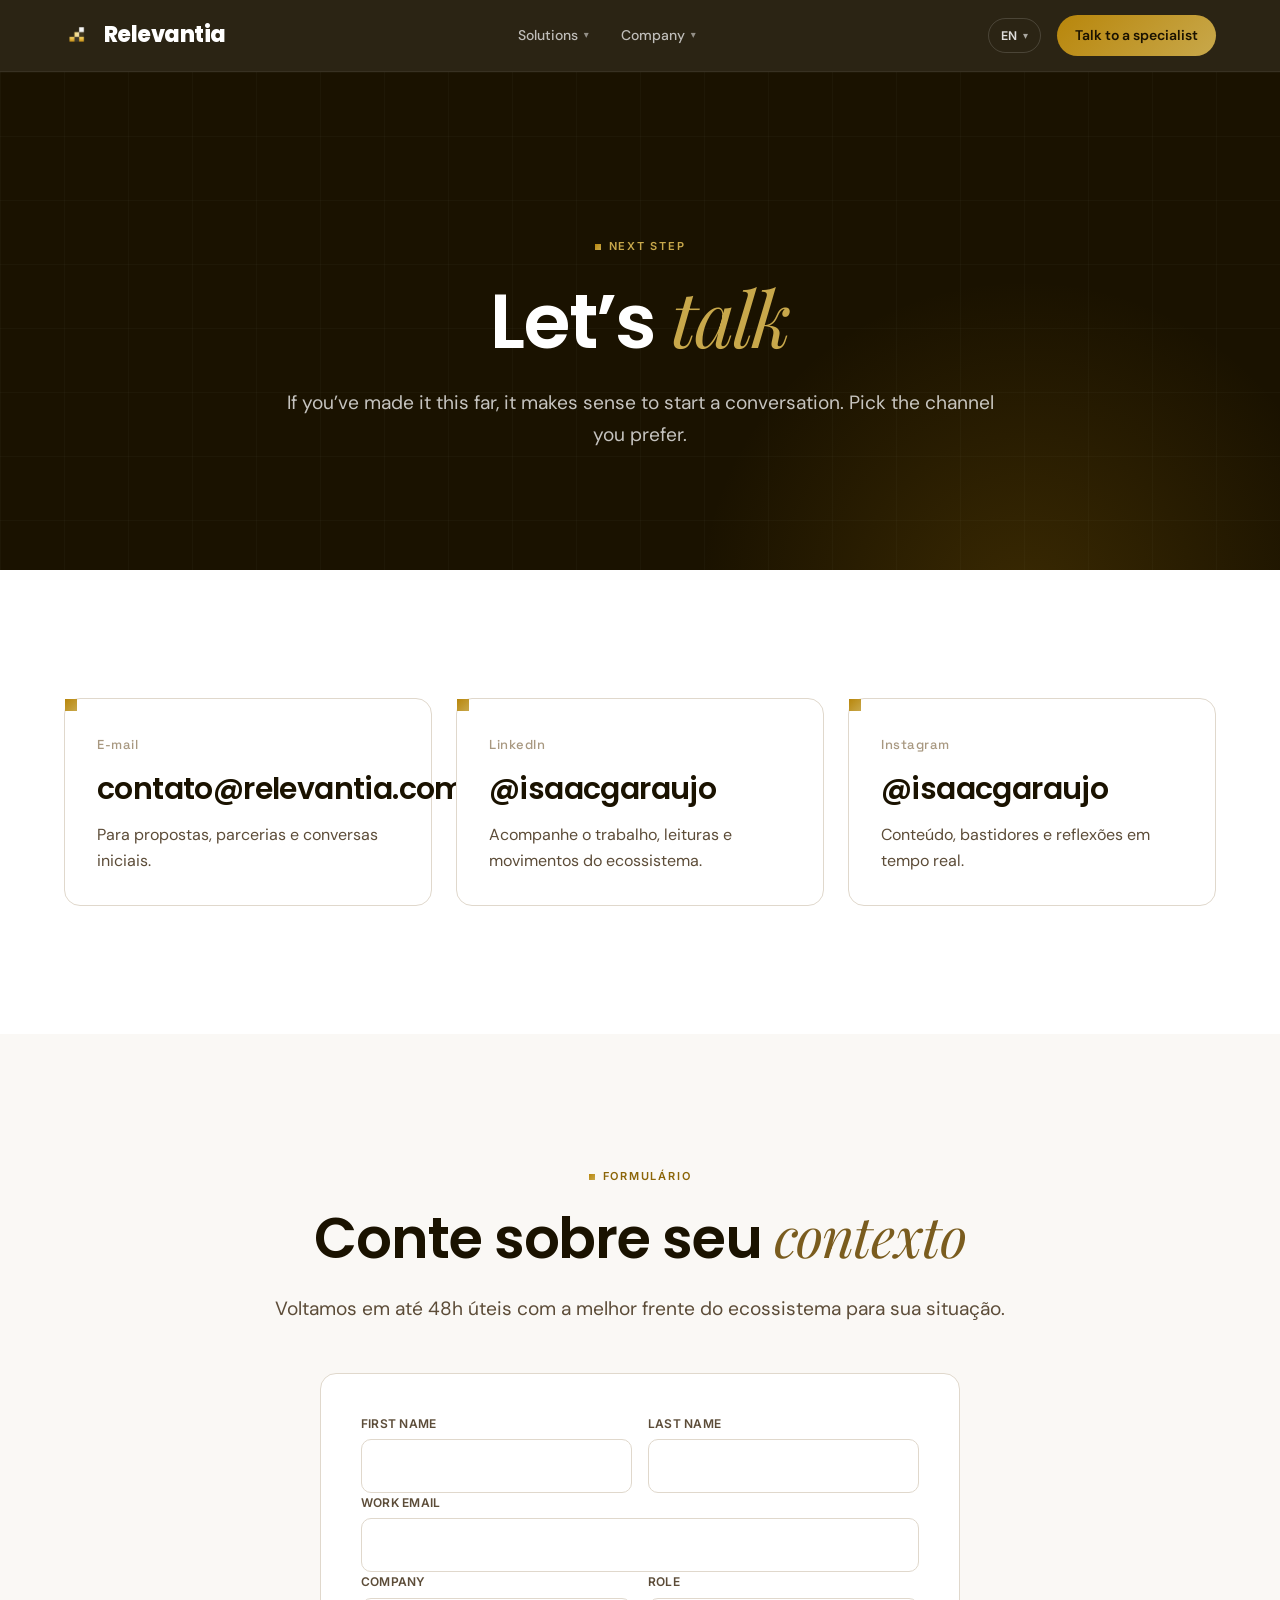
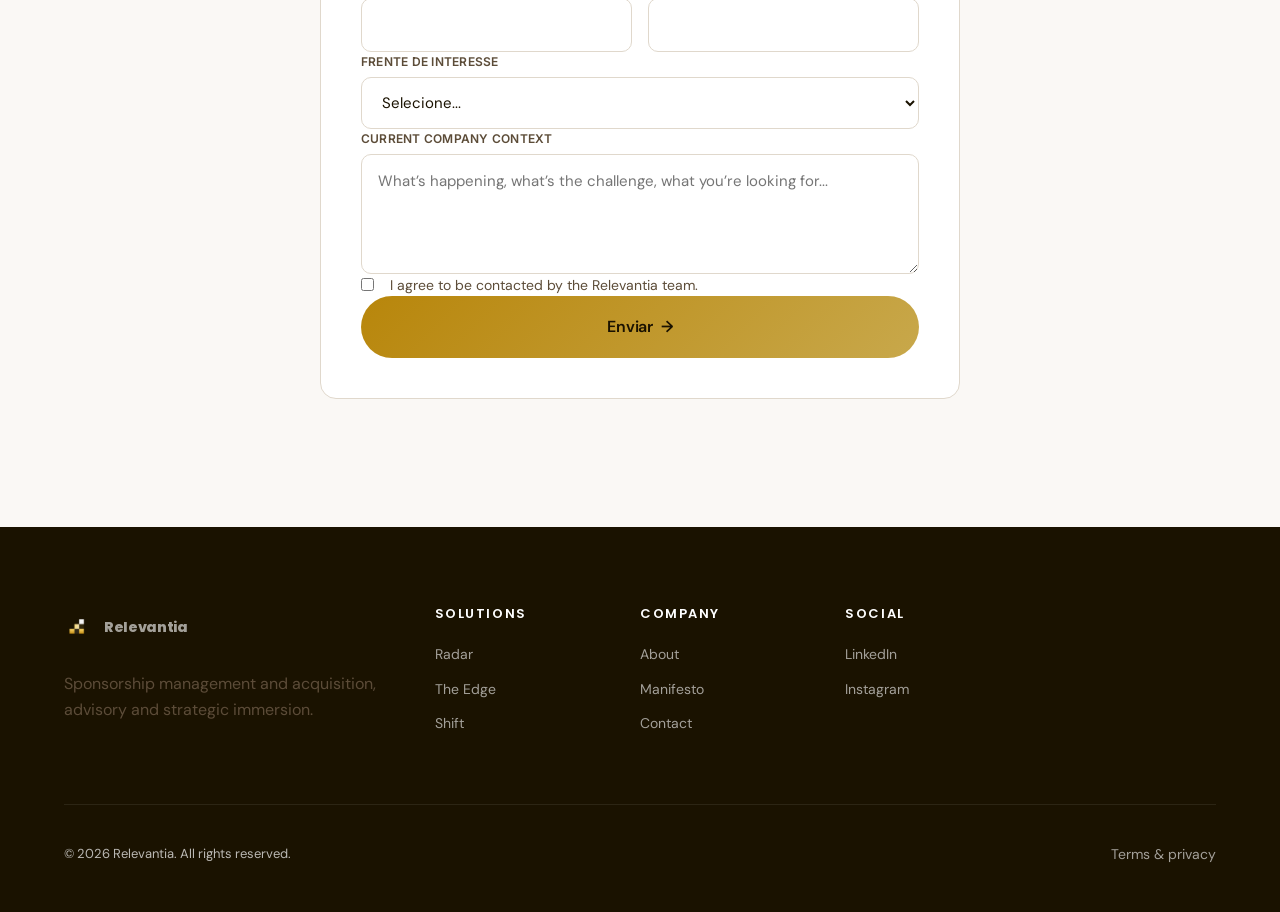
==== commit 31b16b12: "Reorganiza o site em torno de Radar, The Edge e Shift Navegação enxugada de 7 itens planos para dois" ====
--- a/contato.html
+++ b/contato.html
@@ -9,21 +9,34 @@
 <link rel="preconnect" href="https://fonts.googleapis.com">
 <link rel="preconnect" href="https://fonts.gstatic.com" crossorigin>
 <link href="https://fonts.googleapis.com/css2?family=Poppins:wght@500;600;700;800&family=DM+Sans:wght@400;500;600&family=Playfair+Display:ital,wght@1,400;1,500&family=Space+Grotesk:wght@500;600&family=Inter:wght@500;600&display=swap" rel="stylesheet">
-<link rel="stylesheet" href="./assets/css/relevantia.css">
+<link rel="stylesheet" href="./assets/css/relevantia.css?v=v4-2">
 </head>
 <body>
 
 <header class="topbar">
   <div class="topbar-inner">
     <a href="./index.html" class="brand"><img src="./assets/logos/mark-1.png" alt="" class="brand-mark"><span>Relevantia</span></a>
-    <nav class="nav-links">
-      <a href="./index.html#ecossistema" data-i18n="nav.ecosystem">Ecossistema</a>
-      <a href="./radar.html" data-i18n="nav.radar">Radar</a>
-      <a href="./intelligence.html" data-i18n="nav.intelligence">Intelligence</a>
-      <a href="./the-edge.html" data-i18n="nav.theedge">The Edge</a>
-      <a href="./shift.html" data-i18n="nav.shift">Shift</a>
-      <a href="./sobre.html" data-i18n="nav.about">Sobre</a>
-      <a href="./manifesto.html" data-i18n="nav.manifesto">Manifesto</a>
+    <nav class="nav-links" aria-label="Main">
+      <div class="nav-group" data-open="false">
+        <button class="nav-group-btn" type="button" aria-haspopup="true" aria-expanded="false"><span data-i18n="nav.solutions">Soluções</span><span class="nav-caret">▾</span></button>
+        <span class="nav-group-label" data-i18n="nav.solutions">Soluções</span>
+        <div class="nav-group-menu">
+          <a href="https://radar-relevantia.com.br/"><span class="ngm-title">Radar</span><span class="ngm-desc" data-i18n="nav.radar.desc">Gestão e captação de patrocínio</span></a>
+          <a href="./the-edge.html"><span class="ngm-title">The Edge</span><span class="ngm-desc" data-i18n="nav.theedge.desc">Consultoria contínua para C-level</span></a>
+          <a href="./shift.html"><span class="ngm-title">Shift</span><span class="ngm-desc" data-i18n="nav.shift.desc">Imersão presencial de alinhamento</span></a>
+        </div>
+      </div>
+      <div class="nav-group" data-open="false">
+        <button class="nav-group-btn" type="button" aria-haspopup="true" aria-expanded="false"><span data-i18n="nav.company">Empresa</span><span class="nav-caret">▾</span></button>
+        <span class="nav-group-label" data-i18n="nav.company">Empresa</span>
+        <div class="nav-group-menu">
+          <a href="./sobre.html"><span class="ngm-title" data-i18n="nav.about">Sobre</span><span class="ngm-desc" data-i18n="nav.about.desc">Missão, tese e valores</span></a>
+          <a href="./manifesto.html"><span class="ngm-title" data-i18n="nav.manifesto">Manifesto</span><span class="ngm-desc" data-i18n="nav.manifesto.desc">No que acreditamos</span></a>
+        </div>
+      </div>
+      <div class="nav-mobile-extras">
+        <a href="./contato.html" class="nav-mobile-cta" data-i18n="nav.cta">Falar com especialista</a>
+      </div>
     </nav>
     <div class="row gap-2">
       <div class="lang-select" data-open="false">
@@ -83,7 +96,7 @@
       <p class="lead mx-auto mt-3 reveal reveal-delay-1" style="margin-left:auto;margin-right:auto">Voltamos em até 48h úteis com a melhor frente do ecossistema para sua situação.</p>
     </div>
 
-    <form class="form card reveal" data-form-redirect="./radar.html" data-form-origin="contato" data-form-delay="5000" style="padding:40px;max-width:640px;margin:0 auto" autocomplete="on">
+    <form class="form card reveal" data-form-redirect="https://radar-relevantia.com.br/" data-form-origin="contato" data-form-delay="5000" style="padding:40px;max-width:640px;margin:0 auto" autocomplete="on">
       <div data-form-fields>
         <div class="form-row">
           <div class="form-group">
@@ -116,7 +129,6 @@
             <option value="theedge">The Edge — Consultoria contínua</option>
             <option value="shift">Shift — Imersão presencial</option>
             <option value="radar">Radar — Marketplace</option>
-            <option value="intelligence">Intelligence — Diagnóstico</option>
             <option value="other">Conversar antes de decidir</option>
           </select>
         </div>
@@ -135,7 +147,7 @@
         <div style="width:56px;height:56px;border-radius:50%;background:var(--gold-gradient);display:inline-flex;align-items:center;justify-content:center;color:var(--white);font-size:28px;font-weight:700;margin-bottom:20px">✓</div>
         <h3 data-i18n="form.success.title">Recebemos sua solicitação</h3>
         <p class="muted mt-2" data-i18n="form.success.body">Você será redirecionado para o Radar em alguns segundos. Nossa equipe entrará em contato em até 48h úteis.</p>
-        <a href="./radar.html" class="btn btn-primary btn-arrow mt-4" data-i18n="form.success.cta">Acessar Radar agora</a>
+        <a href="https://radar-relevantia.com.br/" class="btn btn-primary btn-arrow mt-4" data-i18n="form.success.cta">Acessar Radar agora</a>
       </div>
     </form>
   </div>
@@ -146,18 +158,17 @@
     <div class="footer-grid">
       <div>
         <a href="./index.html" class="brand mb-3" style="display:inline-flex"><img src="./assets/logos/mark-1.png" alt="" class="brand-mark"><span>Relevantia</span></a>
-        <p class="muted" style="max-width:36ch" data-i18n="footer.tagline">Ecossistema estratégico de marketing e negócios da próxima geração.</p>
+        <p class="muted" style="max-width:36ch" data-i18n="footer.tagline">Gestão e captação de patrocínio, consultoria e imersão estratégica.</p>
       </div>
-      <div><h4 data-i18n="footer.products">Produtos</h4><a href="./radar.html" data-i18n="nav.radar">Radar</a></div>
-      <div><h4 data-i18n="footer.services">Serviços</h4><a href="./the-edge.html" data-i18n="nav.theedge">The Edge</a><a href="./shift.html" data-i18n="nav.shift">Shift</a></div>
-      <div><h4 data-i18n="footer.tech">Tecnologia</h4><a href="./intelligence.html" data-i18n="nav.intelligence">Intelligence</a></div>
+      <div><h4 data-i18n="footer.solutions">Soluções</h4><a href="https://radar-relevantia.com.br/">Radar</a><a href="./the-edge.html">The Edge</a><a href="./shift.html">Shift</a></div>
       <div><h4 data-i18n="footer.company">Empresa</h4><a href="./sobre.html" data-i18n="nav.about">Sobre</a><a href="./manifesto.html" data-i18n="nav.manifesto">Manifesto</a><a href="./contato.html" data-i18n="nav.contact">Contato</a></div>
+      <div><h4 data-i18n="footer.social">Social</h4><a href="https://www.linkedin.com/in/isaacgaraujo" target="_blank" rel="noopener">LinkedIn</a><a href="https://www.instagram.com/isaacgaraujo" target="_blank" rel="noopener">Instagram</a></div>
     </div>
     <div class="footer-bottom"><span data-i18n="footer.rights">© 2026 Relevantia. Todos os direitos reservados.</span><a href="#" data-i18n="footer.legal">Termos e privacidade</a></div>
   </div>
 </footer>
 
-<script src="./assets/js/i18n.js"></script>
-<script src="./assets/js/main.js"></script>
+<script src="./assets/js/i18n.js?v=v4-2"></script>
+<script src="./assets/js/main.js?v=v4-2"></script>
 </body>
 </html>
--- a/assets/css/relevantia.css
+++ b/assets/css/relevantia.css
@@ -920,3 +920,316 @@
 .bg-cream { background: var(--gray-body); }
 
 [hidden] { display: none !important; }
+
+/* ═══════════════════════════════════════════════
+   MOBILE OPTIMIZATIONS
+   ═══════════════════════════════════════════════ */
+
+/* Tighter container padding on small screens */
+@media (max-width: 600px) {
+  .container { padding: 0 20px; }
+  :root {
+    --section-pad: clamp(48px, 12vw, 80px);
+    --nav-h: 64px;
+  }
+}
+
+/* Typography scale-down */
+@media (max-width: 560px) {
+  h1, .h1 { font-size: clamp(34px, 9vw, 48px); line-height: 1.08; }
+  h2, .h2 { font-size: clamp(26px, 7vw, 36px); line-height: 1.15; }
+  h3, .h3 { font-size: clamp(20px, 5vw, 24px); }
+  .lead   { font-size: 16px; line-height: 1.55; }
+  .t-eyebrow { font-size: 10px; }
+  .stat-num { font-size: clamp(36px, 10vw, 48px); }
+}
+
+/* Topbar — mobile: brand + lang-select + hambúrguer (CTA esconde) */
+@media (max-width: 880px) {
+  .topbar-inner { gap: 12px; padding: 0 20px; flex-wrap: nowrap !important; }
+  .topbar-inner > .row { flex-wrap: nowrap !important; gap: 8px !important; flex-shrink: 0; }
+  .brand { font-size: 18px; gap: 8px; min-width: 0; flex-shrink: 1; overflow: hidden; white-space: nowrap; }
+  .brand-mark { width: 24px; height: 24px; flex-shrink: 0; }
+  .lang-select-btn { padding: 6px 10px; font-size: 11px; }
+  .topbar .nav-cta { display: none; }   /* CTA texto some — fica só lang + hambúrguer */
+}
+@media (max-width: 560px) {
+  .menu-trigger { font-size: 22px; width: 38px; height: 38px; }
+  .topbar-inner { padding: 0 16px; gap: 8px; }
+  .brand { font-size: 17px; gap: 6px; }
+  .brand-mark { width: 22px; height: 22px; }
+  .lang-select-btn { padding: 5px 9px; font-size: 11px; gap: 4px; }
+}
+@media (max-width: 380px) {
+  .lang-current { display: none; }      /* só caret em telas muito pequenas */
+  .lang-select-btn { padding: 6px 8px; }
+}
+
+/* Mobile drawer — só botão CTA aparece dentro do menu (lang fica no topbar) */
+.nav-mobile-extras { display: none; }
+@media (max-width: 880px) {
+  .nav-links.open { padding-bottom: 56px; }
+  .nav-links.open .nav-mobile-extras {
+    display: flex; flex-direction: column; gap: 16px;
+    margin-top: 24px; padding-top: 24px;
+    border-top: 1px solid rgba(255,255,255,0.08);
+  }
+  .nav-mobile-cta {
+    display: inline-flex; align-items: center; justify-content: center; gap: 8px;
+    width: 100%;
+    padding: 16px 24px;
+    border-radius: var(--radius-pill);
+    background: var(--gold-gradient);
+    color: var(--black);
+    font-weight: 600;
+    font-size: 16px;
+  }
+}
+
+/* Hero tightening */
+@media (max-width: 720px) {
+  .hero { padding: 80px 0 56px; }
+  .hero h1 { max-width: 100%; }
+  .hero .lead { max-width: 100%; }
+  .hero-cta { gap: 10px; }
+  .hero-cta .btn { width: 100%; justify-content: center; }
+  .hero-cta .btn-lg { padding: 14px 22px; font-size: 15px; }
+}
+
+/* Buttons — generally smaller on mobile */
+@media (max-width: 560px) {
+  .btn-lg { padding: 14px 22px; font-size: 15px; }
+  .btn { padding: 12px 22px; font-size: 14px; }
+}
+
+/* Cards spacing & inner padding */
+@media (max-width: 560px) {
+  .card, .product-card { padding: 24px 22px; }
+  .product-card { min-height: auto; }
+  .form.card { padding: 24px !important; }
+  .form-input, .form-select, .form-textarea { padding: 12px 14px; font-size: 16px; }  /* 16px evita zoom no iOS */
+  .form-row { gap: 14px; }
+  .grid { gap: 16px; }
+}
+
+/* Intel band — stack vertically on small */
+@media (max-width: 760px) {
+  .intel-band { padding: 28px 22px; gap: 18px; }
+  .intel-band-title { font-size: 20px; }
+  .intel-band-desc { font-size: 14px; }
+  .intel-band-cta { padding: 10px 18px; font-size: 13px; }
+}
+
+/* Manifesto hero — menos padding, manifesto p mais legível */
+@media (max-width: 600px) {
+  section.hero[style*="padding-top:140px"] { padding-top: 96px !important; padding-bottom: 48px !important; }
+  section.hero[style*="padding-bottom:80px"] { padding-bottom: 56px !important; }
+}
+
+/* Sobre — Why now bullets ficam mais compactos */
+@media (max-width: 560px) {
+  .stack > div[style*="padding:24px 0"] { padding: 18px 0 !important; gap: 14px !important; }
+  .stack > div[style*="padding:24px 0"] p { font-size: 16px !important; line-height: 1.45 !important; }
+}
+
+/* Footer — labels ficam justos */
+@media (max-width: 600px) {
+  .footer { padding: 56px 0 32px; }
+  .footer h4 { font-size: 12px; margin-bottom: 12px; }
+  .footer a { font-size: 13px; padding: 5px 0; }
+  .footer-bottom { font-size: 12px; flex-direction: column; align-items: flex-start; gap: 12px; }
+  .footer-grid { gap: 28px; }
+}
+
+/* FAQ — fonte menor, hit area maior */
+@media (max-width: 560px) {
+  .faq-q { font-size: 16px; padding: 20px 0; gap: 14px; }
+  .faq-a { font-size: 15px; }
+}
+
+/* Chips em mobile — espaçamento mais apertado */
+@media (max-width: 560px) {
+  .chip { padding: 5px 12px; font-size: 11px; }
+}
+
+/* Scroll horizontal nunca, aliás */
+html, body { overflow-x: hidden; max-width: 100vw; }
+
+/* Imagens responsivas garantidas */
+img { max-width: 100%; height: auto; }
+
+/* Mobile menu drawer — melhorias */
+@media (max-width: 880px) {
+  .nav-links.open {
+    overflow-y: auto;
+    -webkit-overflow-scrolling: touch;
+  }
+  .nav-links.open a { font-size: 19px; padding: 12px 16px; }
+}
+
+/* Tap targets mínimos (44×44) */
+@media (max-width: 880px) {
+  .nav-links a, .lang-menu button, .faq-q { min-height: 44px; }
+}
+
+/* ═══════════════════════════════════════════════
+   v4 — REORGANIZAÇÃO (nav dropdown, prova social,
+   card destaque, trilhas, passos)
+   ═══════════════════════════════════════════════ */
+
+/* ── Nav dropdown (Soluções / Empresa) ── */
+.nav-group { position: relative; }
+.nav-group-btn {
+  display: inline-flex; align-items: center; gap: 6px;
+  color: rgba(255,255,255,0.7);
+  font-family: var(--font-body);
+  font-size: 14px; font-weight: 500;
+  padding: 8px 14px;
+  border-radius: var(--radius-xs);
+  cursor: pointer;
+  transition: color var(--ease-default), background var(--ease-default);
+}
+.nav-group-btn:hover,
+.nav-group[data-open="true"] .nav-group-btn,
+.nav-group.is-active .nav-group-btn { color: var(--white); background: rgba(255,255,255,0.06); }
+.nav-caret { font-size: 10px; opacity: 0.7; transition: transform var(--ease-default); }
+.nav-group[data-open="true"] .nav-caret { transform: rotate(180deg); }
+
+.nav-group-menu {
+  position: absolute; top: calc(100% + 10px); left: 0;
+  min-width: 320px;
+  background: #221805;
+  border: 1px solid rgba(255,255,255,0.10);
+  border-radius: var(--radius-md);
+  box-shadow: var(--shadow-lg);
+  padding: 8px;
+  display: none;
+  z-index: 120;
+}
+.nav-group[data-open="true"] .nav-group-menu { display: block; }
+.nav-group-menu a {
+  display: block;
+  padding: 12px 14px;
+  border-radius: var(--radius-sm);
+  color: rgba(255,255,255,0.75);
+}
+.nav-group-menu a:hover { background: rgba(255,255,255,0.07); color: var(--white); }
+.ngm-title {
+  display: block;
+  font-family: var(--font-heading);
+  font-weight: 600; font-size: 15px;
+  color: var(--white);
+  margin-bottom: 3px;
+}
+.ngm-desc {
+  display: block;
+  font-size: 12.5px; line-height: 1.45;
+  color: rgba(255,255,255,0.55);
+}
+.nav-group-label { display: none; }
+
+@media (max-width: 880px) {
+  .nav-group { position: static; }
+  .nav-group-btn { display: none; }
+  .nav-group-label {
+    display: block;
+    font-family: var(--font-ui);
+    font-size: 11px; font-weight: 700;
+    text-transform: uppercase; letter-spacing: 0.14em;
+    color: var(--gold-light);
+    padding: 18px 16px 6px;
+  }
+  .nav-group-menu {
+    position: static; display: block;
+    min-width: 0; background: none; border: 0; box-shadow: none; padding: 0;
+  }
+  .nav-group-menu a { padding: 12px 16px; font-size: 19px; }
+  .ngm-title { font-size: 19px; margin-bottom: 0; }
+  .ngm-desc { display: none; }
+}
+
+/* ── Faixa de prova social ── */
+.proof-band { padding: 44px 0; border-top: 1px solid rgba(255,255,255,0.07); border-bottom: 1px solid rgba(255,255,255,0.07); background: var(--black); }
+.proof-label {
+  text-align: center;
+  font-family: var(--font-ui);
+  font-size: 11px; font-weight: 600;
+  text-transform: uppercase; letter-spacing: 0.16em;
+  color: rgba(255,255,255,0.45);
+  margin-bottom: 22px;
+}
+.proof-chips { display: flex; flex-wrap: wrap; gap: 10px; justify-content: center; max-width: 860px; margin: 0 auto; }
+.proof-stats {
+  display: grid; grid-template-columns: repeat(auto-fit, minmax(160px, 1fr));
+  gap: 24px; margin-top: 36px; text-align: center;
+}
+@media (max-width: 560px) {
+  .proof-band { padding: 32px 0; }
+  .proof-chips { gap: 8px; }
+  .proof-chips .chip { font-size: 11px; padding: 5px 11px; }
+  .proof-stats { grid-template-columns: repeat(2, 1fr); gap: 20px; margin-top: 28px; }
+}
+
+/* ── Card de solução em destaque (Radar) ── */
+.solutions-grid { display: grid; grid-template-columns: 1.35fr 1fr; gap: 24px; align-items: stretch; }
+.solutions-grid .stack-cards { display: flex; flex-direction: column; gap: 24px; }
+@media (max-width: 880px) { .solutions-grid { grid-template-columns: 1fr; } }
+
+.product-card--feature {
+  background: linear-gradient(150deg, #FFFDF7 0%, #FBF4E4 100%);
+  border-color: rgba(184,134,11,0.3);
+}
+.product-card--feature .pc-title { font-size: clamp(28px, 3.4vw, 40px); }
+.product-card--feature .pc-desc { font-size: 16px; margin-bottom: 20px; flex: 0; }
+.product-card--compact { min-height: 0; padding: 28px 30px; }
+.product-card--compact .pc-title { font-size: clamp(20px, 2.2vw, 24px); }
+.product-card--compact .pc-desc { margin-bottom: 18px; font-size: 14.5px; }
+
+/* Bullets de benefício */
+.pc-bullets { list-style: none; margin: 0 0 26px; padding: 0; display: flex; flex-direction: column; gap: 11px; flex: 1; }
+.pc-bullets li {
+  position: relative;
+  padding-left: 20px;
+  font-size: 14.5px; line-height: 1.5;
+  color: var(--gray-4);
+}
+.pc-bullets li::before {
+  content: '';
+  position: absolute; left: 0; top: 8px;
+  width: var(--sq-accent-size); height: var(--sq-accent-size);
+  background: var(--gold-gradient);
+}
+[dir="rtl"] .pc-bullets li { padding-left: 0; padding-right: 20px; }
+[dir="rtl"] .pc-bullets li::before { left: auto; right: 0; }
+.section--dark .pc-bullets li { color: rgba(255,255,255,0.7); }
+
+/* ── Trilhas (Marcas / Detentores) ── */
+.track-card { display: flex; flex-direction: column; height: 100%; }
+.track-card .track-tag {
+  display: inline-flex; align-self: flex-start;
+  font-family: var(--font-ui);
+  font-size: 10.5px; font-weight: 700;
+  text-transform: uppercase; letter-spacing: 0.12em;
+  color: var(--gold-dark);
+  background: var(--gold-gradient-subtle);
+  border: 1px solid rgba(184,134,11,0.25);
+  border-radius: var(--radius-pill);
+  padding: 5px 12px;
+  margin-bottom: 18px;
+}
+
+/* ── Passos numerados (como funciona) ── */
+.steps { display: grid; grid-template-columns: repeat(auto-fit, minmax(220px, 1fr)); gap: 28px; counter-reset: step; }
+.step { position: relative; padding-top: 20px; border-top: 2px solid var(--gray-2); }
+.step-num {
+  font-family: var(--font-display);
+  font-size: 13px; font-weight: 600;
+  letter-spacing: 0.08em;
+  background: var(--gold-gradient);
+  -webkit-background-clip: text; background-clip: text; color: transparent;
+  display: block; margin-bottom: 10px;
+}
+.step h3 { font-size: 18px; margin-bottom: 8px; }
+.step p { font-size: 14.5px; color: var(--gray-4); }
+.section--dark .step { border-top-color: rgba(255,255,255,0.14); }
+.section--dark .step p { color: rgba(255,255,255,0.65); }
